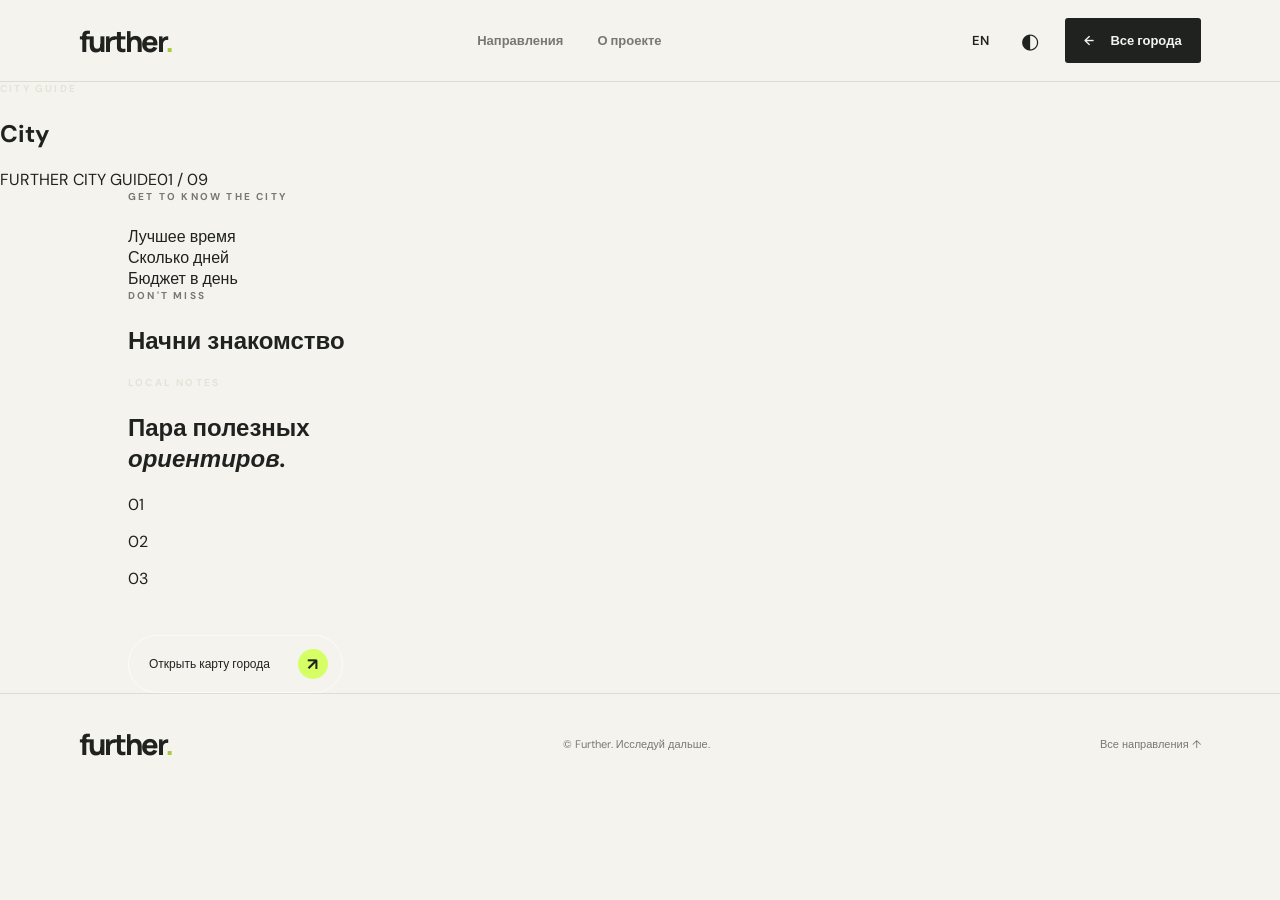
==== city.html @ 4fd9c2dd "Add reusable bilingual city guide page" ====
<!doctype html>
<html lang="ru">
<head>
<meta charset="utf-8"><meta name="viewport" content="width=device-width,initial-scale=1">
<meta name="description" content="Further — городской путеводитель для самостоятельных путешествий.">
<title>City guide — Further</title>
<link rel="preconnect" href="https://fonts.googleapis.com"><link rel="preconnect" href="https://fonts.gstatic.com" crossorigin>
<link href="https://fonts.googleapis.com/css2?family=DM+Sans:wght@400;500;600;700&family=Manrope:wght@400;500;600;700;800&display=swap" rel="stylesheet">
<link rel="stylesheet" href="assets/css/styles.css"><script defer src="assets/js/cities.js"></script><script defer src="assets/js/city.js"></script>
</head>
<body>
<header class="site-header"><a class="brand" href="index.html">further<span>.</span></a><nav class="main-nav"><a href="index.html#destinations" data-i18n="navExplore">Направления</a><a href="index.html#about" data-i18n="navAbout">О проекте</a></nav><div class="header-actions"><button class="text-button" id="languageToggle">EN</button><button class="icon-button" id="themeToggle" aria-label="Switch theme">◐</button><a class="header-cta" href="index.html#destinations">← <span data-i18n="back">Все города</span></a></div></header>
<main id="cityPage">
<section class="city-hero" id="cityHero"><div class="city-hero-shade"></div><div class="city-hero-content"><p class="eyebrow light" id="cityCountry">CITY GUIDE</p><h1 id="cityName">City</h1><p id="cityLead"></p></div><div class="city-hero-bottom"><span>FURTHER CITY GUIDE</span><span id="cityIndex">01 / 09</span></div></section>
<section class="city-overview section-wrap"><div><p class="eyebrow" data-i18n="overviewEyebrow">GET TO KNOW THE CITY</p><h2 id="overviewTitle"></h2></div><div><p id="cityDescription" class="city-long-copy"></p><div class="city-facts"><div><span data-i18n="bestTime">Лучшее время</span><strong id="bestTime"></strong></div><div><span data-i18n="stay">Сколько дней</span><strong id="stay"></strong></div><div><span data-i18n="budget">Бюджет в день</span><strong id="budget"></strong></div></div></div></section>
<section class="city-highlights section-wrap"><p class="eyebrow" data-i18n="highlightsEyebrow">DON'T MISS</p><h2 data-i18n="highlightsTitle">Начни знакомство</h2><div class="highlight-grid" id="highlights"></div></section>
<section class="city-tips"><div class="section-wrap city-tips-inner"><div><p class="eyebrow light" data-i18n="localTips">LOCAL NOTES</p><h2 data-i18n="tipsTitle">Пара полезных<br><em>ориентиров.</em></h2></div><div><div class="tip-line"><span>01</span><p id="tipOne"></p></div><div class="tip-line"><span>02</span><p id="tipTwo"></p></div><div class="tip-line"><span>03</span><p id="tipThree"></p></div><a class="round-link" id="mapLink" target="_blank" rel="noopener"><span data-i18n="openMap">Открыть карту города</span><b>↗</b></a></div></div></section>
</main>
<footer class="site-footer"><a class="brand" href="index.html">further<span>.</span></a><p>© <span id="year"></span> Further. <span data-i18n="footer">Исследуй дальше.</span></p><a href="index.html#destinations" data-i18n="allCities">Все направления ↑</a></footer>
</body></html>
---- assets/css/styles.css ----
:root{--paper:#f5f3ee;--ink:#20221f;--muted:#777970;--line:#deddd5;--accent:#d5ff65;--card:#eae8e1;--serif:Georgia,'Times New Roman',serif}*{box-sizing:border-box}html{scroll-behavior:smooth}body{margin:0;background:var(--paper);color:var(--ink);font-family:'DM Sans',sans-serif;transition:background .25s,color .25s}body.dark{--paper:#171916;--ink:#f0f0e9;--muted:#a5a79e;--line:#393c35;--card:#252923}a{color:inherit;text-decoration:none}button{font:inherit}.site-header{height:82px;padding:0 6.2%;display:flex;align-items:center;justify-content:space-between;border-bottom:1px solid var(--line);position:relative;z-index:5}.brand{font:800 29px Manrope,sans-serif;letter-spacing:-2px}.brand span,.hero h1 span{color:#a6cb3c}.main-nav,.header-actions{display:flex;align-items:center;gap:34px}.main-nav a,.header-cta,.text-button{font-size:13px;font-weight:600}.main-nav a{color:var(--muted)}.header-actions{gap:20px}.text-button,.icon-button{border:0;background:none;color:var(--ink);cursor:pointer}.header-cta{background:var(--ink);color:var(--paper);padding:14px 19px;border-radius:3px}.header-cta span{margin-left:13px}.icon-button{font-size:21px}.hero{height:min(730px,78vw);min-height:570px;position:relative;color:white;overflow:hidden;background:#343a35}.hero-image{position:absolute;inset:0;background:url('https://images.unsplash.com/photo-1516483638261-f4dbaf036963?auto=format&fit=crop&w=2200&q=85') center 48%/cover;transform:scale(1.01)}.hero-shade{position:absolute;inset:0;background:linear-gradient(90deg,rgba(12,18,15,.66),rgba(12,18,15,.08) 80%),linear-gradient(0deg,rgba(0,0,0,.25),transparent 45%)}.hero-content{position:absolute;left:10%;top:19%;max-width:700px}.eyebrow{font-size:10px;letter-spacing:2.2px;font-weight:700;color:var(--muted);margin:0 0 23px}.eyebrow.light{color:#e2e4d9}.hero h1{font:600 clamp(58px,8vw,112px)/.99 Manrope,sans-serif;letter-spacing:-7px;margin:0 0 25px}.hero-copy{font-size:16px;line-height:1.7;max-width:390px;color:#e3e5dc}.round-link{display:inline-flex;align-items:center;gap:28px;margin-top:30px;padding:13px 14px 13px 20px;border:1px solid rgba(255,255,255,.65);border-radius:40px;font-size:12px}.round-link b{display:grid;place-items:center;background:var(--accent);color:#1e2418;width:30px;height:30px;border-radius:50%;font-size:17px}.hero-note{position:absolute;bottom:35px;left:6.2%;right:6.2%;display:flex;justify-content:space-between;font-size:10px;letter-spacing:1.5px;color:#e5e7de}.section-wrap{padding-left:10%;padding-right:10%}.intro{padding-top:130px;padding-bottom:125px}.intro-row,.about-row{display:grid;grid-template-columns:1.2fr .8fr;gap:10%;align-items:end}.intro h2,.section-heading h2,.about h2{font:600 clamp(42px,5.5vw,72px)/1.06 Manrope,sans-serif;letter-spacing:-3.5px;margin:0}.intro h2 em,.about h2 em,.manifesto h2 em{font-family:var(--serif);font-weight:400}.intro-row>p,.about-row>p{font-size:14px;line-height:1.9;color:var(--muted);max-width:390px;margin:0 0 7px}.destinations{padding-top:30px;padding-bottom:130px}.section-heading{display:flex;align-items:end;justify-content:space-between}.section-heading h2{font-size:60px}.section-heading>p{font-size:13px;color:var(--muted);margin-bottom:8px}.filters{display:flex;gap:9px;flex-wrap:wrap;margin:38px 0 28px}.filter{border:1px solid var(--line);background:transparent;color:var(--muted);padding:10px 16px;border-radius:30px;font-size:11px;cursor:pointer}.filter.active,.filter:hover{background:var(--ink);color:var(--paper);border-color:var(--ink)}.city-grid{display:grid;grid-template-columns:repeat(3,1fr);gap:38px 20px}.city-card{min-width:0}.city-image{height:300px;position:relative;overflow:hidden;background:var(--card)}.city-image img{width:100%;height:100%;object-fit:cover;transition:transform .7s}.city-card:hover .city-image img{transform:scale(1.06)}.city-number{position:absolute;top:15px;left:16px;color:white;font-size:10px;letter-spacing:1px;text-shadow:0 1px 8px #333}.city-meta{display:flex;justify-content:space-between;align-items:center;margin-top:17px}.city-meta h3{font:600 23px Manrope,sans-serif;letter-spacing:-.8px;margin:0}.city-country{font-size:10px;color:var(--muted);letter-spacing:1px;text-transform:uppercase}.city-desc{font-size:12px;color:var(--muted);margin:8px 0 0;line-height:1.6}.city-arrow{font-size:18px}.manifesto{height:600px;position:relative;display:flex;align-items:center;color:white;overflow:hidden;background:#3c4038}.manifesto-photo{position:absolute;inset:0;background:linear-gradient(90deg,rgba(12,17,13,.72),rgba(12,17,13,.12)),url('https://images.unsplash.com/photo-1470770841072-f978cf4d019e?auto=format&fit=crop&w=2000&q=85') center/cover}.manifesto-copy{position:relative;margin-left:12%;max-width:650px}.manifesto h2{font:600 clamp(48px,6vw,82px)/1.02 Manrope,sans-serif;letter-spacing:-4px;margin:0 0 24px}.manifesto-copy>p:last-child{font-size:13px;color:#e1e3db;max-width:350px;line-height:1.8}.about{padding-top:130px;padding-bottom:130px}.about h2{font-size:clamp(42px,5vw,68px)}.site-footer{padding:30px 6.2%;border-top:1px solid var(--line);display:flex;align-items:center;justify-content:space-between}.site-footer p,.site-footer>a:last-child{font-size:11px;color:var(--muted)}@media(max-width:800px){.site-header{height:70px;padding:0 5%}.main-nav{display:none}.header-actions{gap:13px}.header-cta{padding:11px 12px}.hero{min-height:600px;height:80vh}.hero-content{left:7%;top:22%}.hero h1{letter-spacing:-4px}.section-wrap{padding-left:7%;padding-right:7%}.intro{padding-top:90px;padding-bottom:90px}.intro-row,.about-row{grid-template-columns:1fr;gap:25px}.intro h2,.about h2{font-size:52px}.section-heading{display:block}.section-heading h2{font-size:50px}.section-heading>p{margin-top:15px}.city-grid{grid-template-columns:repeat(2,1fr);gap:30px 14px}.city-image{height:240px}.manifesto{height:540px}.manifesto-copy{margin-left:7%;margin-right:7%}.about{padding-top:90px;padding-bottom:90px}}@media(max-width:520px){.brand{font-size:25px}.header-cta{font-size:0}.header-cta span{font-size:17px;margin:0}.hero h1{font-size:58px}.hero-copy{font-size:14px;max-width:300px}.city-grid{grid-template-columns:1fr 1fr}.city-image{height:190px}.city-meta h3{font-size:18px}.city-country{font-size:8px}.city-desc{font-size:11px}.filters{gap:6px}.filter{padding:9px 12px;font-size:10px}.manifesto h2{font-size:51px}.site-footer{gap:15px;flex-wrap:wrap}.site-footer p{order:3;width:100%}}
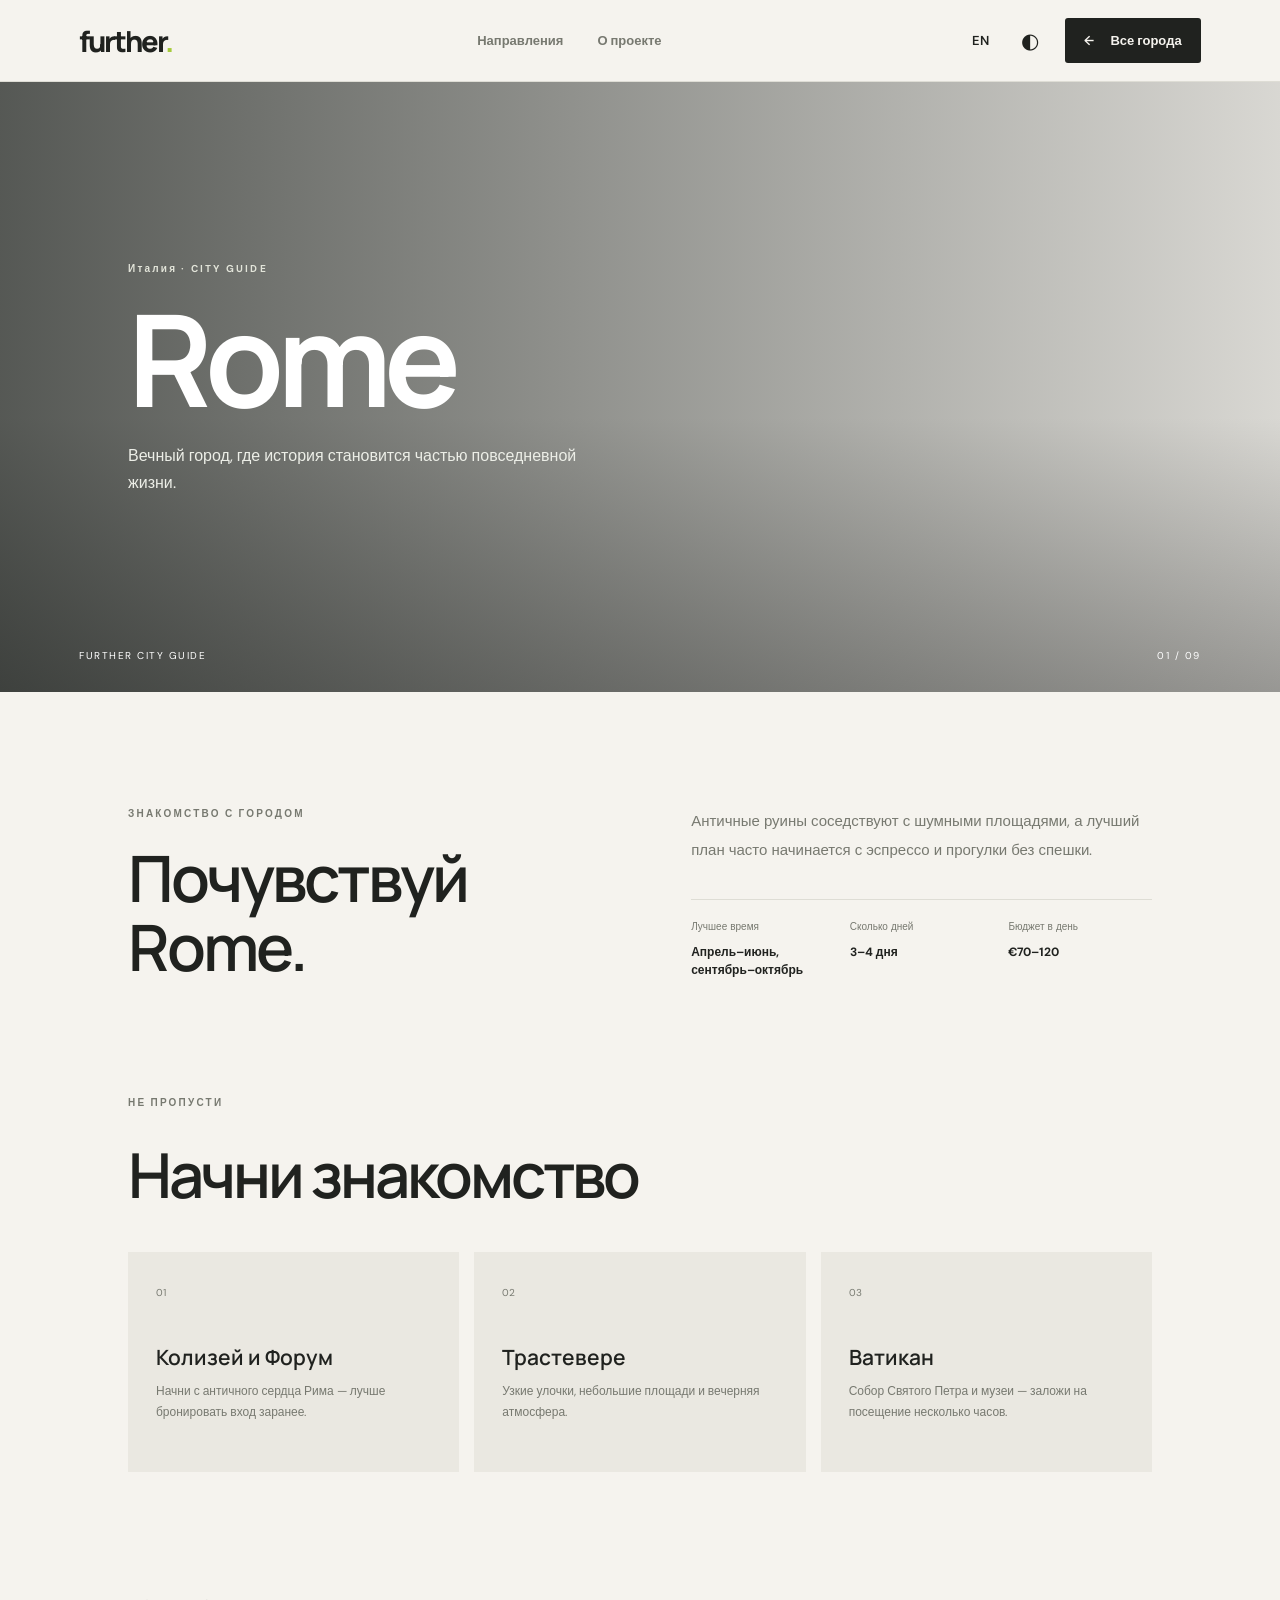
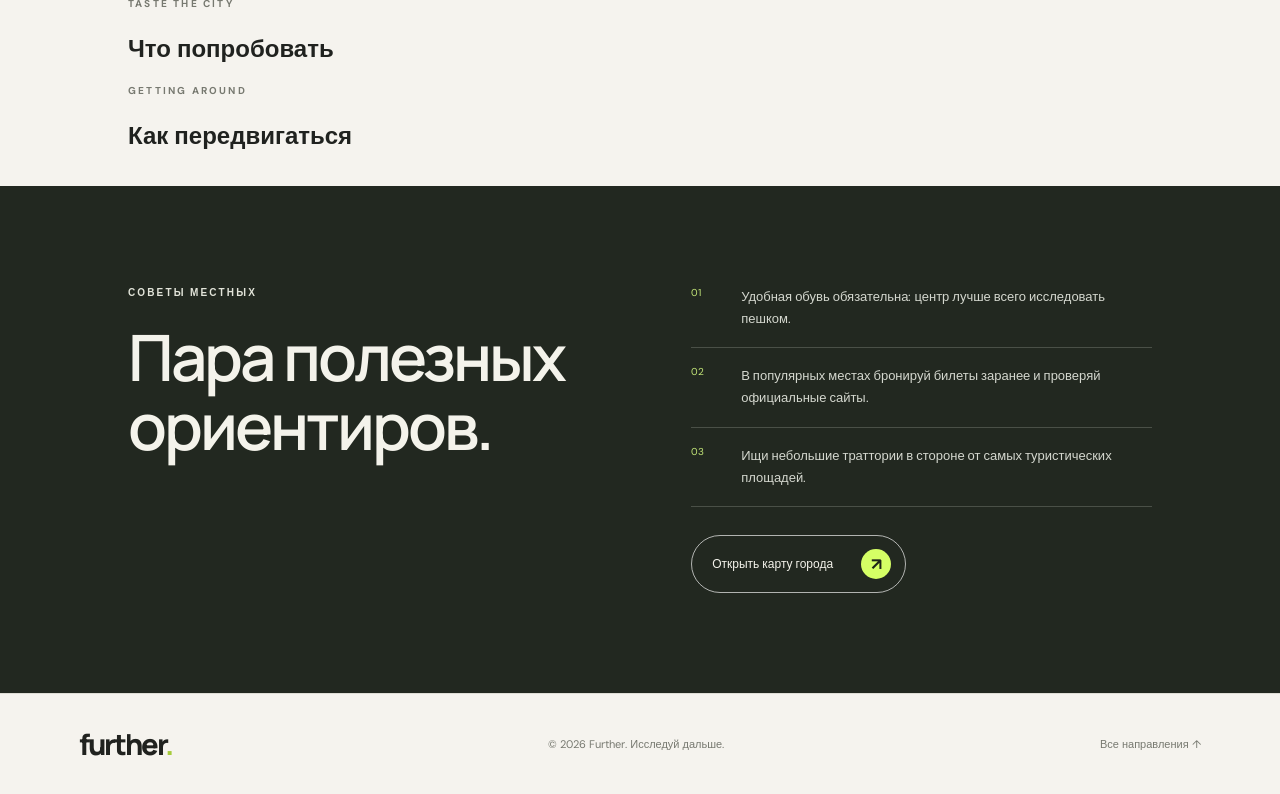
==== commit 3229b9ac: "Add food and transport sections to city guide" ====
--- a/city.html
+++ b/city.html
@@ -6,7 +6,7 @@
 <title>City guide — Further</title>
 <link rel="preconnect" href="https://fonts.googleapis.com"><link rel="preconnect" href="https://fonts.gstatic.com" crossorigin>
 <link href="https://fonts.googleapis.com/css2?family=DM+Sans:wght@400;500;600;700&family=Manrope:wght@400;500;600;700;800&display=swap" rel="stylesheet">
-<link rel="stylesheet" href="assets/css/styles.css"><script defer src="assets/js/cities.js"></script><script defer src="assets/js/city.js"></script>
+<link rel="stylesheet" href="assets/css/styles.css"><script defer src="assets/js/cities.js"></script><script defer src="assets/js/city-content.js"></script><script defer src="assets/js/city.js"></script>
 </head>
 <body>
 <header class="site-header"><a class="brand" href="index.html">further<span>.</span></a><nav class="main-nav"><a href="index.html#destinations" data-i18n="navExplore">Направления</a><a href="index.html#about" data-i18n="navAbout">О проекте</a></nav><div class="header-actions"><button class="text-button" id="languageToggle">EN</button><button class="icon-button" id="themeToggle" aria-label="Switch theme">◐</button><a class="header-cta" href="index.html#destinations">← <span data-i18n="back">Все города</span></a></div></header>
@@ -14,6 +14,7 @@
 <section class="city-hero" id="cityHero"><div class="city-hero-shade"></div><div class="city-hero-content"><p class="eyebrow light" id="cityCountry">CITY GUIDE</p><h1 id="cityName">City</h1><p id="cityLead"></p></div><div class="city-hero-bottom"><span>FURTHER CITY GUIDE</span><span id="cityIndex">01 / 09</span></div></section>
 <section class="city-overview section-wrap"><div><p class="eyebrow" data-i18n="overviewEyebrow">GET TO KNOW THE CITY</p><h2 id="overviewTitle"></h2></div><div><p id="cityDescription" class="city-long-copy"></p><div class="city-facts"><div><span data-i18n="bestTime">Лучшее время</span><strong id="bestTime"></strong></div><div><span data-i18n="stay">Сколько дней</span><strong id="stay"></strong></div><div><span data-i18n="budget">Бюджет в день</span><strong id="budget"></strong></div></div></div></section>
 <section class="city-highlights section-wrap"><p class="eyebrow" data-i18n="highlightsEyebrow">DON'T MISS</p><h2 data-i18n="highlightsTitle">Начни знакомство</h2><div class="highlight-grid" id="highlights"></div></section>
+<section class="city-extra section-wrap"><div class="extra-block"><p class="eyebrow" data-i18n="tasteEyebrow">TASTE THE CITY</p><h2 data-i18n="tasteTitle">Что попробовать</h2><div id="foodList" class="extra-list"></div></div><div class="extra-block"><p class="eyebrow" data-i18n="moveEyebrow">GETTING AROUND</p><h2 data-i18n="moveTitle">Как передвигаться</h2><p id="transportText" class="city-long-copy"></p></div></section>
 <section class="city-tips"><div class="section-wrap city-tips-inner"><div><p class="eyebrow light" data-i18n="localTips">LOCAL NOTES</p><h2 data-i18n="tipsTitle">Пара полезных<br><em>ориентиров.</em></h2></div><div><div class="tip-line"><span>01</span><p id="tipOne"></p></div><div class="tip-line"><span>02</span><p id="tipTwo"></p></div><div class="tip-line"><span>03</span><p id="tipThree"></p></div><a class="round-link" id="mapLink" target="_blank" rel="noopener"><span data-i18n="openMap">Открыть карту города</span><b>↗</b></a></div></div></section>
 </main>
 <footer class="site-footer"><a class="brand" href="index.html">further<span>.</span></a><p>© <span id="year"></span> Further. <span data-i18n="footer">Исследуй дальше.</span></p><a href="index.html#destinations" data-i18n="allCities">Все направления ↑</a></footer>
--- a/assets/css/styles.css
+++ b/assets/css/styles.css
@@ -1 +1,4 @@
-:root{--paper:#f5f3ee;--ink:#20221f;--muted:#777970;--line:#deddd5;--accent:#d5ff65;--card:#eae8e1;--serif:Georgia,'Times New Roman',serif}*{box-sizing:border-box}html{scroll-behavior:smooth}body{margin:0;background:var(--paper);color:var(--ink);font-family:'DM Sans',sans-serif;transition:background .25s,color .25s}body.dark{--paper:#171916;--ink:#f0f0e9;--muted:#a5a79e;--line:#393c35;--card:#252923}a{color:inherit;text-decoration:none}button{font:inherit}.site-header{height:82px;padding:0 6.2%;display:flex;align-items:center;justify-content:space-between;border-bottom:1px solid var(--line);position:relative;z-index:5}.brand{font:800 29px Manrope,sans-serif;letter-spacing:-2px}.brand span,.hero h1 span{color:#a6cb3c}.main-nav,.header-actions{display:flex;align-items:center;gap:34px}.main-nav a,.header-cta,.text-button{font-size:13px;font-weight:600}.main-nav a{color:var(--muted)}.header-actions{gap:20px}.text-button,.icon-button{border:0;background:none;color:var(--ink);cursor:pointer}.header-cta{background:var(--ink);color:var(--paper);padding:14px 19px;border-radius:3px}.header-cta span{margin-left:13px}.icon-button{font-size:21px}.hero{height:min(730px,78vw);min-height:570px;position:relative;color:white;overflow:hidden;background:#343a35}.hero-image{position:absolute;inset:0;background:url('https://images.unsplash.com/photo-1516483638261-f4dbaf036963?auto=format&fit=crop&w=2200&q=85') center 48%/cover;transform:scale(1.01)}.hero-shade{position:absolute;inset:0;background:linear-gradient(90deg,rgba(12,18,15,.66),rgba(12,18,15,.08) 80%),linear-gradient(0deg,rgba(0,0,0,.25),transparent 45%)}.hero-content{position:absolute;left:10%;top:19%;max-width:700px}.eyebrow{font-size:10px;letter-spacing:2.2px;font-weight:700;color:var(--muted);margin:0 0 23px}.eyebrow.light{color:#e2e4d9}.hero h1{font:600 clamp(58px,8vw,112px)/.99 Manrope,sans-serif;letter-spacing:-7px;margin:0 0 25px}.hero-copy{font-size:16px;line-height:1.7;max-width:390px;color:#e3e5dc}.round-link{display:inline-flex;align-items:center;gap:28px;margin-top:30px;padding:13px 14px 13px 20px;border:1px solid rgba(255,255,255,.65);border-radius:40px;font-size:12px}.round-link b{display:grid;place-items:center;background:var(--accent);color:#1e2418;width:30px;height:30px;border-radius:50%;font-size:17px}.hero-note{position:absolute;bottom:35px;left:6.2%;right:6.2%;display:flex;justify-content:space-between;font-size:10px;letter-spacing:1.5px;color:#e5e7de}.section-wrap{padding-left:10%;padding-right:10%}.intro{padding-top:130px;padding-bottom:125px}.intro-row,.about-row{display:grid;grid-template-columns:1.2fr .8fr;gap:10%;align-items:end}.intro h2,.section-heading h2,.about h2{font:600 clamp(42px,5.5vw,72px)/1.06 Manrope,sans-serif;letter-spacing:-3.5px;margin:0}.intro h2 em,.about h2 em,.manifesto h2 em{font-family:var(--serif);font-weight:400}.intro-row>p,.about-row>p{font-size:14px;line-height:1.9;color:var(--muted);max-width:390px;margin:0 0 7px}.destinations{padding-top:30px;padding-bottom:130px}.section-heading{display:flex;align-items:end;justify-content:space-between}.section-heading h2{font-size:60px}.section-heading>p{font-size:13px;color:var(--muted);margin-bottom:8px}.filters{display:flex;gap:9px;flex-wrap:wrap;margin:38px 0 28px}.filter{border:1px solid var(--line);background:transparent;color:var(--muted);padding:10px 16px;border-radius:30px;font-size:11px;cursor:pointer}.filter.active,.filter:hover{background:var(--ink);color:var(--paper);border-color:var(--ink)}.city-grid{display:grid;grid-template-columns:repeat(3,1fr);gap:38px 20px}.city-card{min-width:0}.city-image{height:300px;position:relative;overflow:hidden;background:var(--card)}.city-image img{width:100%;height:100%;object-fit:cover;transition:transform .7s}.city-card:hover .city-image img{transform:scale(1.06)}.city-number{position:absolute;top:15px;left:16px;color:white;font-size:10px;letter-spacing:1px;text-shadow:0 1px 8px #333}.city-meta{display:flex;justify-content:space-between;align-items:center;margin-top:17px}.city-meta h3{font:600 23px Manrope,sans-serif;letter-spacing:-.8px;margin:0}.city-country{font-size:10px;color:var(--muted);letter-spacing:1px;text-transform:uppercase}.city-desc{font-size:12px;color:var(--muted);margin:8px 0 0;line-height:1.6}.city-arrow{font-size:18px}.manifesto{height:600px;position:relative;display:flex;align-items:center;color:white;overflow:hidden;background:#3c4038}.manifesto-photo{position:absolute;inset:0;background:linear-gradient(90deg,rgba(12,17,13,.72),rgba(12,17,13,.12)),url('https://images.unsplash.com/photo-1470770841072-f978cf4d019e?auto=format&fit=crop&w=2000&q=85') center/cover}.manifesto-copy{position:relative;margin-left:12%;max-width:650px}.manifesto h2{font:600 clamp(48px,6vw,82px)/1.02 Manrope,sans-serif;letter-spacing:-4px;margin:0 0 24px}.manifesto-copy>p:last-child{font-size:13px;color:#e1e3db;max-width:350px;line-height:1.8}.about{padding-top:130px;padding-bottom:130px}.about h2{font-size:clamp(42px,5vw,68px)}.site-footer{padding:30px 6.2%;border-top:1px solid var(--line);display:flex;align-items:center;justify-content:space-between}.site-footer p,.site-footer>a:last-child{font-size:11px;color:var(--muted)}@media(max-width:800px){.site-header{height:70px;padding:0 5%}.main-nav{display:none}.header-actions{gap:13px}.header-cta{padding:11px 12px}.hero{min-height:600px;height:80vh}.hero-content{left:7%;top:22%}.hero h1{letter-spacing:-4px}.section-wrap{padding-left:7%;padding-right:7%}.intro{padding-top:90px;padding-bottom:90px}.intro-row,.about-row{grid-template-columns:1fr;gap:25px}.intro h2,.about h2{font-size:52px}.section-heading{display:block}.section-heading h2{font-size:50px}.section-heading>p{margin-top:15px}.city-grid{grid-template-columns:repeat(2,1fr);gap:30px 14px}.city-image{height:240px}.manifesto{height:540px}.manifesto-copy{margin-left:7%;margin-right:7%}.about{padding-top:90px;padding-bottom:90px}}@media(max-width:520px){.brand{font-size:25px}.header-cta{font-size:0}.header-cta span{font-size:17px;margin:0}.hero h1{font-size:58px}.hero-copy{font-size:14px;max-width:300px}.city-grid{grid-template-columns:1fr 1fr}.city-image{height:190px}.city-meta h3{font-size:18px}.city-country{font-size:8px}.city-desc{font-size:11px}.filters{gap:6px}.filter{padding:9px 12px;font-size:10px}.manifesto h2{font-size:51px}.site-footer{gap:15px;flex-wrap:wrap}.site-footer p{order:3;width:100%}}+:root{--paper:#f5f3ee;--ink:#20221f;--muted:#777970;--line:#deddd5;--accent:#d5ff65;--card:#eae8e1;--serif:Georgia,'Times New Roman',serif}*{box-sizing:border-box}html{scroll-behavior:smooth}body{margin:0;background:var(--paper);color:var(--ink);font-family:'DM Sans',sans-serif;transition:background .25s,color .25s}body.dark{--paper:#171916;--ink:#f0f0e9;--muted:#a5a79e;--line:#393c35;--card:#252923}a{color:inherit;text-decoration:none}button{font:inherit}.site-header{height:82px;padding:0 6.2%;display:flex;align-items:center;justify-content:space-between;border-bottom:1px solid var(--line);position:relative;z-index:5}.brand{font:800 29px Manrope,sans-serif;letter-spacing:-2px}.brand span,.hero h1 span{color:#a6cb3c}.main-nav,.header-actions{display:flex;align-items:center;gap:34px}.main-nav a,.header-cta,.text-button{font-size:13px;font-weight:600}.main-nav a{color:var(--muted)}.header-actions{gap:20px}.text-button,.icon-button{border:0;background:none;color:var(--ink);cursor:pointer}.header-cta{background:var(--ink);color:var(--paper);padding:14px 19px;border-radius:3px}.header-cta span{margin-left:13px}.icon-button{font-size:21px}.hero{height:min(730px,78vw);min-height:570px;position:relative;color:white;overflow:hidden;background:#343a35}.hero-image{position:absolute;inset:0;background:url('https://images.unsplash.com/photo-1516483638261-f4dbaf036963?auto=format&fit=crop&w=2200&q=85') center 48%/cover;transform:scale(1.01)}.hero-shade{position:absolute;inset:0;background:linear-gradient(90deg,rgba(12,18,15,.66),rgba(12,18,15,.08) 80%),linear-gradient(0deg,rgba(0,0,0,.25),transparent 45%)}.hero-content{position:absolute;left:10%;top:19%;max-width:700px}.eyebrow{font-size:10px;letter-spacing:2.2px;font-weight:700;color:var(--muted);margin:0 0 23px}.eyebrow.light{color:#e2e4d9}.hero h1{font:600 clamp(58px,8vw,112px)/.99 Manrope,sans-serif;letter-spacing:-7px;margin:0 0 25px}.hero-copy{font-size:16px;line-height:1.7;max-width:390px;color:#e3e5dc}.round-link{display:inline-flex;align-items:center;gap:28px;margin-top:30px;padding:13px 14px 13px 20px;border:1px solid rgba(255,255,255,.65);border-radius:40px;font-size:12px}.round-link b{display:grid;place-items:center;background:var(--accent);color:#1e2418;width:30px;height:30px;border-radius:50%;font-size:17px}.hero-note{position:absolute;bottom:35px;left:6.2%;right:6.2%;display:flex;justify-content:space-between;font-size:10px;letter-spacing:1.5px;color:#e5e7de}.section-wrap{padding-left:10%;padding-right:10%}.intro{padding-top:130px;padding-bottom:125px}.intro-row,.about-row{display:grid;grid-template-columns:1.2fr .8fr;gap:10%;align-items:end}.intro h2,.section-heading h2,.about h2{font:600 clamp(42px,5.5vw,72px)/1.06 Manrope,sans-serif;letter-spacing:-3.5px;margin:0}.intro h2 em,.about h2 em,.manifesto h2 em{font-family:var(--serif);font-weight:400}.intro-row>p,.about-row>p{font-size:14px;line-height:1.9;color:var(--muted);max-width:390px;margin:0 0 7px}.destinations{padding-top:30px;padding-bottom:130px}.section-heading{display:flex;align-items:end;justify-content:space-between}.section-heading h2{font-size:60px}.section-heading>p{font-size:13px;color:var(--muted);margin-bottom:8px}.filters{display:flex;gap:9px;flex-wrap:wrap;margin:38px 0 28px}.filter{border:1px solid var(--line);background:transparent;color:var(--muted);padding:10px 16px;border-radius:30px;font-size:11px;cursor:pointer}.filter.active,.filter:hover{background:var(--ink);color:var(--paper);border-color:var(--ink)}.city-grid{display:grid;grid-template-columns:repeat(3,1fr);gap:38px 20px}.city-card{min-width:0}.city-image{height:300px;position:relative;overflow:hidden;background:var(--card)}.city-image img{width:100%;height:100%;object-fit:cover;transition:transform .7s}.city-card:hover .city-image img{transform:scale(1.06)}.city-number{position:absolute;top:15px;left:16px;color:white;font-size:10px;letter-spacing:1px;text-shadow:0 1px 8px #333}.city-meta{display:flex;justify-content:space-between;align-items:center;margin-top:17px}.city-meta h3{font:600 23px Manrope,sans-serif;letter-spacing:-.8px;margin:0}.city-country{font-size:10px;color:var(--muted);letter-spacing:1px;text-transform:uppercase}.city-desc{font-size:12px;color:var(--muted);margin:8px 0 0;line-height:1.6}.city-arrow{font-size:18px}.manifesto{height:600px;position:relative;display:flex;align-items:center;color:white;overflow:hidden;background:#3c4038}.manifesto-photo{position:absolute;inset:0;background:linear-gradient(90deg,rgba(12,17,13,.72),rgba(12,17,13,.12)),url('https://images.unsplash.com/photo-1470770841072-f978cf4d019e?auto=format&fit=crop&w=2000&q=85') center/cover}.manifesto-copy{position:relative;margin-left:12%;max-width:650px}.manifesto h2{font:600 clamp(48px,6vw,82px)/1.02 Manrope,sans-serif;letter-spacing:-4px;margin:0 0 24px}.manifesto-copy>p:last-child{font-size:13px;color:#e1e3db;max-width:350px;line-height:1.8}.about{padding-top:130px;padding-bottom:130px}.about h2{font-size:clamp(42px,5vw,68px)}.site-footer{padding:30px 6.2%;border-top:1px solid var(--line);display:flex;align-items:center;justify-content:space-between}.site-footer p,.site-footer>a:last-child{font-size:11px;color:var(--muted)}@media(max-width:800px){.site-header{height:70px;padding:0 5%}.main-nav{display:none}.header-actions{gap:13px}.header-cta{padding:11px 12px}.hero{min-height:600px;height:80vh}.hero-content{left:7%;top:22%}.hero h1{letter-spacing:-4px}.section-wrap{padding-left:7%;padding-right:7%}.intro{padding-top:90px;padding-bottom:90px}.intro-row,.about-row{grid-template-columns:1fr;gap:25px}.intro h2,.about h2{font-size:52px}.section-heading{display:block}.section-heading h2{font-size:50px}.section-heading>p{margin-top:15px}.city-grid{grid-template-columns:repeat(2,1fr);gap:30px 14px}.city-image{height:240px}.manifesto{height:540px}.manifesto-copy{margin-left:7%;margin-right:7%}.about{padding-top:90px;padding-bottom:90px}}@media(max-width:520px){.brand{font-size:25px}.header-cta{font-size:0}.header-cta span{font-size:17px;margin:0}.hero h1{font-size:58px}.hero-copy{font-size:14px;max-width:300px}.city-grid{grid-template-columns:1fr 1fr}.city-image{height:190px}.city-meta h3{font-size:18px}.city-country{font-size:8px}.city-desc{font-size:11px}.filters{gap:6px}.filter{padding:9px 12px;font-size:10px}.manifesto h2{font-size:51px}.site-footer{gap:15px;flex-wrap:wrap}.site-footer p{order:3;width:100%}}
+
+/* City guide */
+.city-hero{height:610px;min-height:500px;background-position:center;background-size:cover;position:relative;color:white;display:flex;align-items:center}.city-hero-shade{position:absolute;inset:0;background:linear-gradient(90deg,rgba(10,15,12,.68),rgba(10,15,12,.12)),linear-gradient(0deg,rgba(0,0,0,.3),transparent 45%)}.city-hero-content{position:relative;margin-left:10%;max-width:750px}.city-hero h1{font:700 clamp(70px,10vw,130px)/.95 Manrope,sans-serif;letter-spacing:-7px;margin:0 0 22px}.city-hero-content>p:last-child{font-size:16px;line-height:1.7;max-width:480px;color:#eceee7}.city-hero-bottom{position:absolute;bottom:30px;left:6.2%;right:6.2%;display:flex;justify-content:space-between;font-size:10px;letter-spacing:1.5px}.city-overview{padding-top:115px;padding-bottom:115px;display:grid;grid-template-columns:1fr 1fr;gap:10%}.city-overview h2{font:600 clamp(40px,5vw,65px)/1.08 Manrope,sans-serif;letter-spacing:-3px;margin:0}.city-long-copy{font-size:15px;line-height:1.9;color:var(--muted);margin:0 0 35px}.city-facts{display:grid;grid-template-columns:repeat(3,1fr);gap:15px;border-top:1px solid var(--line);padding-top:20px}.city-facts div{display:flex;flex-direction:column;gap:10px}.city-facts span{font-size:10px;color:var(--muted)}.city-facts strong{font-size:12px;line-height:1.5}.city-highlights{padding-bottom:125px}.city-highlights h2{font:600 clamp(42px,5vw,62px) Manrope,sans-serif;letter-spacing:-3px;margin:0 0 35px}.highlight-grid{display:grid;grid-template-columns:repeat(3,1fr);gap:15px}.highlight-card{background:var(--card);padding:28px;min-height:220px}.highlight-card>span{font-size:10px;color:var(--muted)}.highlight-card h3{font:600 21px Manrope,sans-serif;margin:42px 0 10px}.highlight-card p{font-size:12px;line-height:1.7;color:var(--muted);margin:0}.city-tips{background:#222820;color:#f4f3eb;padding:100px 0}.city-tips-inner{display:grid;grid-template-columns:1fr 1fr;gap:10%}.city-tips h2{font:600 clamp(42px,5vw,65px)/1.08 Manrope,sans-serif;letter-spacing:-3px;margin:0}.city-tips h2 em{font-family:Georgia,serif;font-weight:400}.tip-line{display:grid;grid-template-columns:35px 1fr;gap:15px;padding:17px 0;border-bottom:1px solid #4a5047}.tip-line:first-child{padding-top:0}.tip-line span{font-size:10px;color:#c5e879}.tip-line p{font-size:13px;line-height:1.7;color:#d4d7ce;margin:0}.city-tips .round-link{margin-top:28px}@media(max-width:800px){.city-hero{height:560px}.city-hero-content{margin-left:7%;margin-right:7%}.city-hero h1{letter-spacing:-4px}.city-overview{grid-template-columns:1fr;gap:30px;padding-top:85px;padding-bottom:85px}.city-highlights{padding-bottom:85px}.city-tips-inner{grid-template-columns:1fr;gap:35px}.highlight-grid{gap:10px}.highlight-card{padding:20px}.highlight-card h3{font-size:18px;margin-top:35px}}@media(max-width:520px){.city-hero{height:520px;min-height:0}.city-hero h1{font-size:64px}.city-hero-content>p:last-child{font-size:14px}.city-facts{grid-template-columns:1fr;gap:18px}.city-facts div{gap:5px}.highlight-grid{grid-template-columns:1fr}.highlight-card{min-height:0}.highlight-card h3{margin-top:20px}.city-tips{padding:75px 0}}
